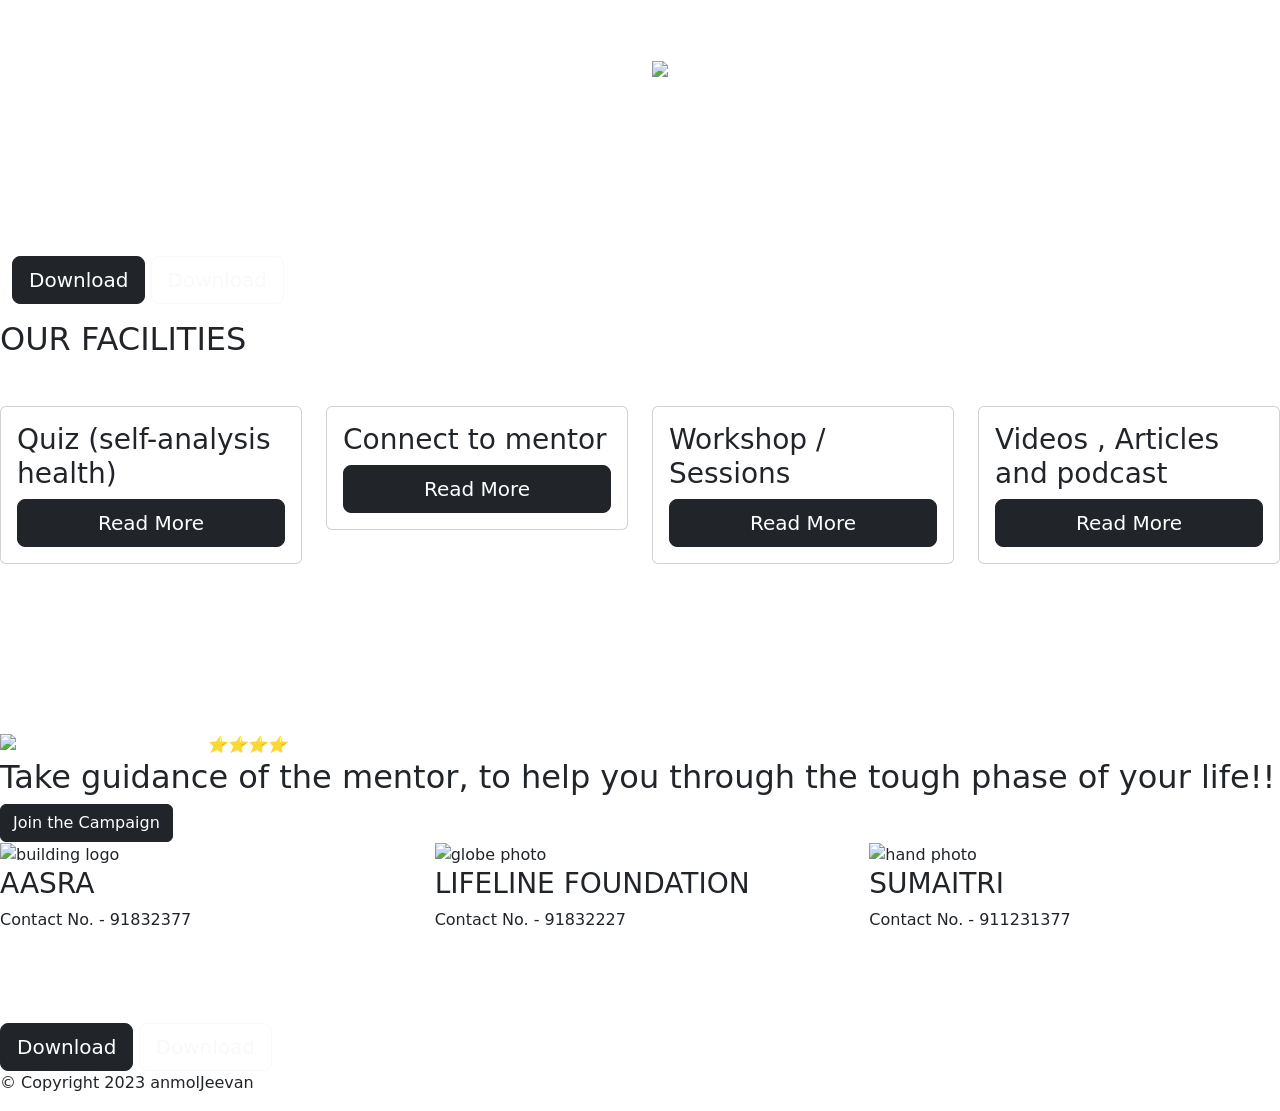
==== index.html @ ebd179d0 "Create index.html" ====
<!DOCTYPE html>
<html>
  <head>
    <meta charset="utf-8" />
    <meta name="viewport" content="width=device-width, initial-scale=1" />
    <title>Anmol-Jeevan (Self help site)</title>
    <meta name="description" content="A website for mental health awareness" />
    <!-- Google Fonts -->
    <link rel="preconnect" href="https://fonts.googleapis.com" />
    <link rel="preconnect" href="https://fonts.gstatic.com" crossorigin />
    <link
      href="https://fonts.googleapis.com/css2?family=Montserrat:wght@400;900&family=Ubuntu&display=swap"
      rel="stylesheet"
    />

    <!-- CSS Stylesheets -->
    <link
      href="https://cdn.jsdelivr.net/npm/bootstrap@5.3.0-alpha1/dist/css/bootstrap.min.css"
      rel="stylesheet"
      integrity="sha384-GLhlTQ8iRABdZLl6O3oVMWSktQOp6b7In1Zl3/Jr59b6EGGoI1aFkw7cmDA6j6gD"
      crossorigin="anonymous"
    />
    <link rel="stylesheet" href="styles.css" />

    <!-- Font Awesome -->
    <script
      src="https://kit.fontawesome.com/64d8500afc.js"
      crossorigin="anonymous"
    ></script>

    <!-- Scripts -->
    <script
      src="https://cdn.jsdelivr.net/npm/bootstrap@5.3.0-alpha1/dist/js/bootstrap.bundle.min.js"
      integrity="sha384-w76AqPfDkMBDXo30jS1Sgez6pr3x5MlQ1ZAGC+nuZB+EYdgRZgiwxhTBTkF7CXvN"
      crossorigin="anonymous"
    ></script>
  </head>

  <body>
    <section class="coloured-section" id="title">
      <div class="container-fluid">
        <!-- Nav Bar -->

        <nav class="navbar navbar-dark navbar-expand-lg">
          <a class="navbar-brand" href="">
            <img class="anmol" src="anmol.png" alt="">
          </a>
          <button
            class="navbar-toggler"
            type="button"
            data-bs-toggle="collapse"
            data-bs-target="#navbarTogglerDemo01"
            aria-controls="navbarTogglerDemo01"
            aria-expanded="false"
            aria-label="Toggle navigation"
          >
            <span class="navbar-toggler-icon"></span>
          </button>
          <div class="collapse navbar-collapse" id="navbarTogglerDemo01">
            <ul class="navbar-nav ms-auto">
              <li class="nav-item">
                <a class="nav-link" href="#Home">Home</a>
              </li>
              <li class="nav-item">
                <a class="nav-link" href="#features">About</a>
              </li>
              <li class="nav-item">
                <a class="nav-link" href="#footer">Contact Us</a>
              </li>
            </ul>
          </div>
        </nav>

        <!-- Title -->

        <div class="row" id="Home">
          <div class="col-lg-6 text-white">
            <h1 class="big-heading">
              Suicide doesn't end the chances of life getting worse, it
              eliminates the possibility of it ever getting any better.
            </h1>
            <button type="button" class="btn btn-dark btn-lg download-button">
              <i class="fa-brands fa-apple"></i> Download
            </button>
            <button
              type="button"
              class="btn btn-outline-light btn-lg download-button"
            >
              <i class="fa-brands fa-google-play"></i> Download
            </button>
          </div>
          <div class="man-container col-lg-6">
            <img
              class="man-img"
              src="https://images.pexels.com/photos/2914753/pexels-photo-2914753.jpeg?auto=compress&cs=tinysrgb&w=1260&h=750&dpr=1"
            />
          </div>
        </div>
      </div>
    </section>

    <!-- Features -->

    <section id="features"> 

      <h2 class="white-section section-heading mt-3 mb-5">OUR FACILITIES</h2>
  
      <div class="row text-white">
          <div class="col-lg-3 col-md-6">
            <div class="feature-icon card">
              <div class="card-body">
                <h3>Quiz (self-analysis health)</h3>  
                <a class="btn btn-dark  btn-lg w-100" href="/quiz" target="_blank">Read More</a>
              </div>
            </div>
          </div>
  
          <div class="col-lg-3 col-md-6">
            <div class="feature-icon card">
              <div class="card-body">
                <h3>Connect to mentor</h3> 
                <a class="btn btn-dark  btn-lg w-100">Read More</a>
              </div>
            </div>
          </div>
          
          <div class="col-lg-3">
            <div class="feature-icon card">
              <div class="card-body">
                <h3>Workshop / Sessions</h3> 
                <a class="btn btn-dark  btn-lg w-100">Read More</a>
              </div>
            </div>
          </div>
  
          <div class="col-lg-3">
            <div class="feature-icon card">
              <div class="card-body">
                <h3>Videos , Articles and podcast </h3> 
                <a class="btn btn-dark  btn-lg w-100">Read More</a>
              </div>
            </div>
          </div>
        </div>
  
      </div>
    </section>

    <!-- Testimonials -->

    <section id="testimonials" class="coloured-section text-white">
      <h2 class="testimonial-space">
        People who overcome depression through our self-help Campaign
      </h2>
      <div id="carouselExampleIndicators" class="carousel slide">
        <div class="carousel-indicators">
          <button type="button" data-bs-target="#carouselExampleIndicators" data-bs-slide-to="0" class="active" aria-current="true" aria-label="Slide 1"></button>
          <button type="button" data-bs-target="#carouselExampleIndicators" data-bs-slide-to="1" aria-label="Slide 2"></button>
          <button type="button" data-bs-target="#carouselExampleIndicators" data-bs-slide-to="2" aria-label="Slide 3"></button>
        </div>
        <div class="carousel-inner">
          <div class="carousel-item active">
            <h2 class="testimonial-text">
              Stigma can lead to discrimination. Discrimination may be obvious
              and direct, such as someone making a negative remark about your
              mental illness or your treatment.
            </h2>
            <img class="testimonial-image" src="man1.png" alt="dog-profile" />
            <em>Anonymous     ⭐⭐⭐⭐</em>
          </div>
          <div class="carousel-item">
            <h2 class="testimonial-text">
              You may be reluctant to admit you need treatment. Don't let the
              fear of being labeled with a mental illness prevent you from
              seeking help. Suicide is never the solution.
            </h2>
            <img class="testimonial-image" src="woman.png" alt="lady-profile" />
            <em>Anonymous     ⭐⭐⭐⭐⭐</em>
          </div>
          <div class="carousel-item">
            <h2 class="testimonial-text">
              Seeking counseling, educating yourself about your condition and
              connecting with others who have mental illness can help you gain
              self-esteem and overcome destructive self-judgment.
            </h2>
            <img class="testimonial-image" src="man2.png" alt="lady-profile" />
            <em>Anonymous     ⭐⭐⭐⭐</em>
          </div>
        </div>

        <button class="carousel-control-prev" type="button" data-bs-target="#carouselExampleIndicators" data-bs-slide="prev">
          <span class="carousel-control-prev-icon" aria-hidden="true"></span>
          <span class="visually-hidden">Previous</span>
        </button>
        <button class="carousel-control-next" type="button" data-bs-target="#carouselExampleIndicators" data-bs-slide="next">
          <span class="carousel-control-next-icon" aria-hidden="true"></span>
          <span class="visually-hidden">Next</span>
        </button>
      </div>
    </section>

    <!-- Pricing -->
    
      <section class="mentor-class">
        <div class="first">
          <h2>
            Take guidance of the mentor, to help you through the tough phase of
            your life!!
          </h2>
          <button type="button" class="btn btn-dark join-btn">
            Join the Campaign
          </button>
        </div>
  
        <div class="row">
          <div class="col-lg-4 ngo-class">
            <img src="building_ngo.png" alt="building logo" height="200px" />
            <h3>AASRA</h3>
            <p>Contact No. - 91832377</p>
          </div>
          <div class="col-lg-4 ngo-class">
            <img src="shelter.png" alt="globe photo" height="200px" />
            <h3>LIFELINE FOUNDATION</h3>
            <p>Contact No. - 91832227</p>
          </div>
          <div class="col-lg-4 ngo-class">
            <img src="hand_ngo.png" alt="hand photo" height="200px" />
            <h3>SUMAITRI</h3>
            <p>Contact No. - 911231377</p>
          </div>
        </div>
      </section>

    <!-- Call to Action -->

    <section id="cta" class="coloured-section text-white">
      <h3 class="outro">“Asking for help is never a sign of weakness. It's one of the bravest things you can do. And it can save your life.”</h3>
      <button type="button" class="btn btn-dark btn-lg download-button2">
        <i class="fa-brands fa-apple"></i> Download
      </button>
      <button
        type="button"
        class="btn btn-outline-light btn-lg download-button2"
      >
        <i class="fa-brands fa-google-play"></i> Download
      </button>
    </section>

    <!-- Footer -->

    <footer id="footer">
      <i class="fa-brands fa-twitter footer-icons"></i>
      <i class="fa-brands fa-facebook footer-icons"></i>
      <i class="fa-brands fa-instagram footer-icons"></i>
      <i class="fa-solid fa-envelope footer-icons"></i>
      <p>© Copyright 2023 anmolJeevan</p>
    </footer>
    <script src="index.js"></script>
  </body>
</html>
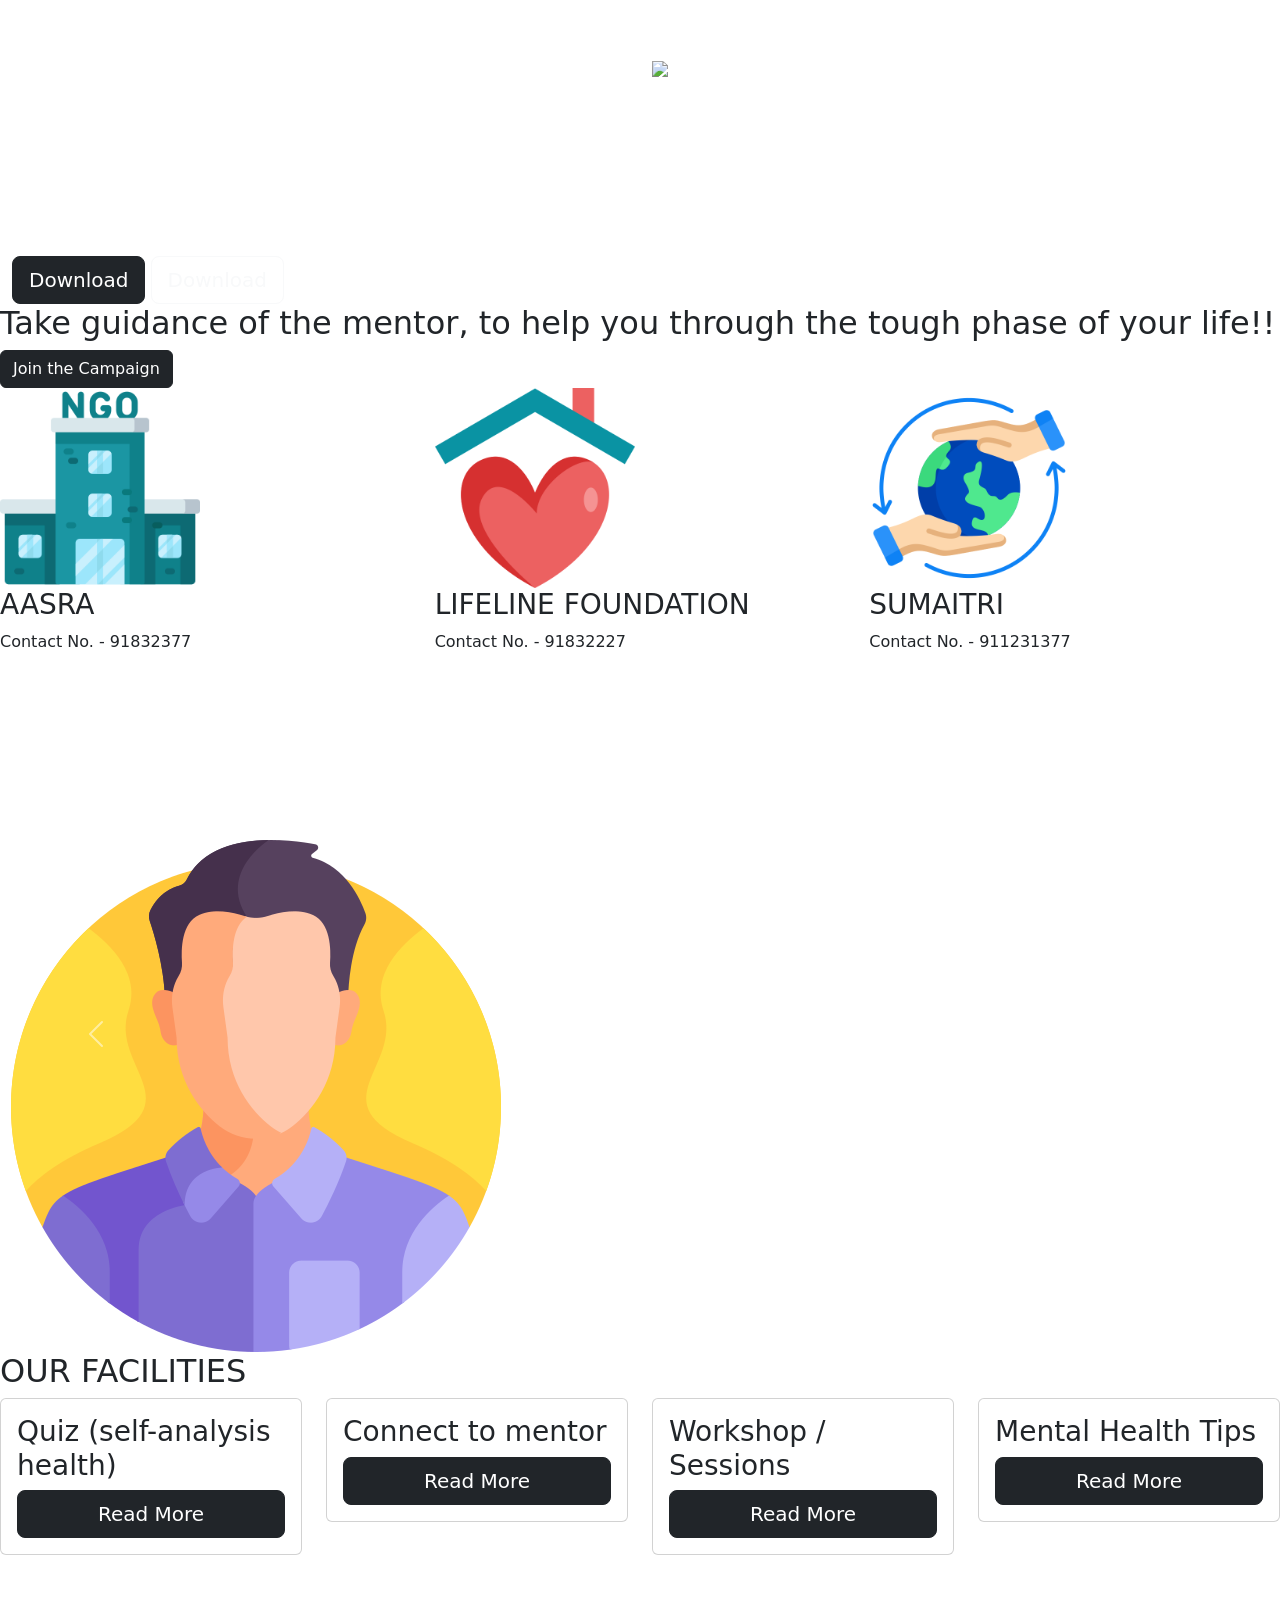
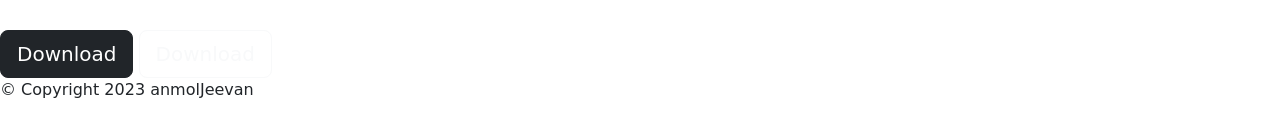
==== commit 3f03f07a: "Add files via upload" ====
--- a/index.html
+++ b/index.html
@@ -1,260 +1,263 @@
-<!DOCTYPE html>
-<html>
-  <head>
-    <meta charset="utf-8" />
-    <meta name="viewport" content="width=device-width, initial-scale=1" />
-    <title>Anmol-Jeevan (Self help site)</title>
-    <meta name="description" content="A website for mental health awareness" />
-    <!-- Google Fonts -->
-    <link rel="preconnect" href="https://fonts.googleapis.com" />
-    <link rel="preconnect" href="https://fonts.gstatic.com" crossorigin />
-    <link
-      href="https://fonts.googleapis.com/css2?family=Montserrat:wght@400;900&family=Ubuntu&display=swap"
-      rel="stylesheet"
-    />
-
-    <!-- CSS Stylesheets -->
-    <link
-      href="https://cdn.jsdelivr.net/npm/bootstrap@5.3.0-alpha1/dist/css/bootstrap.min.css"
-      rel="stylesheet"
-      integrity="sha384-GLhlTQ8iRABdZLl6O3oVMWSktQOp6b7In1Zl3/Jr59b6EGGoI1aFkw7cmDA6j6gD"
-      crossorigin="anonymous"
-    />
-    <link rel="stylesheet" href="styles.css" />
-
-    <!-- Font Awesome -->
-    <script
-      src="https://kit.fontawesome.com/64d8500afc.js"
-      crossorigin="anonymous"
-    ></script>
-
-    <!-- Scripts -->
-    <script
-      src="https://cdn.jsdelivr.net/npm/bootstrap@5.3.0-alpha1/dist/js/bootstrap.bundle.min.js"
-      integrity="sha384-w76AqPfDkMBDXo30jS1Sgez6pr3x5MlQ1ZAGC+nuZB+EYdgRZgiwxhTBTkF7CXvN"
-      crossorigin="anonymous"
-    ></script>
-  </head>
-
-  <body>
-    <section class="coloured-section" id="title">
-      <div class="container-fluid">
-        <!-- Nav Bar -->
-
-        <nav class="navbar navbar-dark navbar-expand-lg">
-          <a class="navbar-brand" href="">
-            <img class="anmol" src="anmol.png" alt="">
-          </a>
-          <button
-            class="navbar-toggler"
-            type="button"
-            data-bs-toggle="collapse"
-            data-bs-target="#navbarTogglerDemo01"
-            aria-controls="navbarTogglerDemo01"
-            aria-expanded="false"
-            aria-label="Toggle navigation"
-          >
-            <span class="navbar-toggler-icon"></span>
-          </button>
-          <div class="collapse navbar-collapse" id="navbarTogglerDemo01">
-            <ul class="navbar-nav ms-auto">
-              <li class="nav-item">
-                <a class="nav-link" href="#Home">Home</a>
-              </li>
-              <li class="nav-item">
-                <a class="nav-link" href="#features">About</a>
-              </li>
-              <li class="nav-item">
-                <a class="nav-link" href="#footer">Contact Us</a>
-              </li>
-            </ul>
-          </div>
-        </nav>
-
-        <!-- Title -->
-
-        <div class="row" id="Home">
-          <div class="col-lg-6 text-white">
-            <h1 class="big-heading">
-              Suicide doesn't end the chances of life getting worse, it
-              eliminates the possibility of it ever getting any better.
-            </h1>
-            <button type="button" class="btn btn-dark btn-lg download-button">
-              <i class="fa-brands fa-apple"></i> Download
-            </button>
-            <button
-              type="button"
-              class="btn btn-outline-light btn-lg download-button"
-            >
-              <i class="fa-brands fa-google-play"></i> Download
-            </button>
-          </div>
-          <div class="man-container col-lg-6">
-            <img
-              class="man-img"
-              src="https://images.pexels.com/photos/2914753/pexels-photo-2914753.jpeg?auto=compress&cs=tinysrgb&w=1260&h=750&dpr=1"
-            />
-          </div>
-        </div>
-      </div>
-    </section>
-
-    <!-- Features -->
-
-    <section id="features"> 
-
-      <h2 class="white-section section-heading mt-3 mb-5">OUR FACILITIES</h2>
-  
-      <div class="row text-white">
-          <div class="col-lg-3 col-md-6">
-            <div class="feature-icon card">
-              <div class="card-body">
-                <h3>Quiz (self-analysis health)</h3>  
-                <a class="btn btn-dark  btn-lg w-100" href="/quiz" target="_blank">Read More</a>
-              </div>
-            </div>
-          </div>
-  
-          <div class="col-lg-3 col-md-6">
-            <div class="feature-icon card">
-              <div class="card-body">
-                <h3>Connect to mentor</h3> 
-                <a class="btn btn-dark  btn-lg w-100">Read More</a>
-              </div>
-            </div>
-          </div>
-          
-          <div class="col-lg-3">
-            <div class="feature-icon card">
-              <div class="card-body">
-                <h3>Workshop / Sessions</h3> 
-                <a class="btn btn-dark  btn-lg w-100">Read More</a>
-              </div>
-            </div>
-          </div>
-  
-          <div class="col-lg-3">
-            <div class="feature-icon card">
-              <div class="card-body">
-                <h3>Videos , Articles and podcast </h3> 
-                <a class="btn btn-dark  btn-lg w-100">Read More</a>
-              </div>
-            </div>
-          </div>
-        </div>
-  
-      </div>
-    </section>
-
-    <!-- Testimonials -->
-
-    <section id="testimonials" class="coloured-section text-white">
-      <h2 class="testimonial-space">
-        People who overcome depression through our self-help Campaign
-      </h2>
-      <div id="carouselExampleIndicators" class="carousel slide">
-        <div class="carousel-indicators">
-          <button type="button" data-bs-target="#carouselExampleIndicators" data-bs-slide-to="0" class="active" aria-current="true" aria-label="Slide 1"></button>
-          <button type="button" data-bs-target="#carouselExampleIndicators" data-bs-slide-to="1" aria-label="Slide 2"></button>
-          <button type="button" data-bs-target="#carouselExampleIndicators" data-bs-slide-to="2" aria-label="Slide 3"></button>
-        </div>
-        <div class="carousel-inner">
-          <div class="carousel-item active">
-            <h2 class="testimonial-text">
-              Stigma can lead to discrimination. Discrimination may be obvious
-              and direct, such as someone making a negative remark about your
-              mental illness or your treatment.
-            </h2>
-            <img class="testimonial-image" src="man1.png" alt="dog-profile" />
-            <em>Anonymous     ⭐⭐⭐⭐</em>
-          </div>
-          <div class="carousel-item">
-            <h2 class="testimonial-text">
-              You may be reluctant to admit you need treatment. Don't let the
-              fear of being labeled with a mental illness prevent you from
-              seeking help. Suicide is never the solution.
-            </h2>
-            <img class="testimonial-image" src="woman.png" alt="lady-profile" />
-            <em>Anonymous     ⭐⭐⭐⭐⭐</em>
-          </div>
-          <div class="carousel-item">
-            <h2 class="testimonial-text">
-              Seeking counseling, educating yourself about your condition and
-              connecting with others who have mental illness can help you gain
-              self-esteem and overcome destructive self-judgment.
-            </h2>
-            <img class="testimonial-image" src="man2.png" alt="lady-profile" />
-            <em>Anonymous     ⭐⭐⭐⭐</em>
-          </div>
-        </div>
-
-        <button class="carousel-control-prev" type="button" data-bs-target="#carouselExampleIndicators" data-bs-slide="prev">
-          <span class="carousel-control-prev-icon" aria-hidden="true"></span>
-          <span class="visually-hidden">Previous</span>
-        </button>
-        <button class="carousel-control-next" type="button" data-bs-target="#carouselExampleIndicators" data-bs-slide="next">
-          <span class="carousel-control-next-icon" aria-hidden="true"></span>
-          <span class="visually-hidden">Next</span>
-        </button>
-      </div>
-    </section>
-
-    <!-- Pricing -->
-    
-      <section class="mentor-class">
-        <div class="first">
-          <h2>
-            Take guidance of the mentor, to help you through the tough phase of
-            your life!!
-          </h2>
-          <button type="button" class="btn btn-dark join-btn">
-            Join the Campaign
-          </button>
-        </div>
-  
-        <div class="row">
-          <div class="col-lg-4 ngo-class">
-            <img src="building_ngo.png" alt="building logo" height="200px" />
-            <h3>AASRA</h3>
-            <p>Contact No. - 91832377</p>
-          </div>
-          <div class="col-lg-4 ngo-class">
-            <img src="shelter.png" alt="globe photo" height="200px" />
-            <h3>LIFELINE FOUNDATION</h3>
-            <p>Contact No. - 91832227</p>
-          </div>
-          <div class="col-lg-4 ngo-class">
-            <img src="hand_ngo.png" alt="hand photo" height="200px" />
-            <h3>SUMAITRI</h3>
-            <p>Contact No. - 911231377</p>
-          </div>
-        </div>
-      </section>
-
-    <!-- Call to Action -->
-
-    <section id="cta" class="coloured-section text-white">
-      <h3 class="outro">“Asking for help is never a sign of weakness. It's one of the bravest things you can do. And it can save your life.”</h3>
-      <button type="button" class="btn btn-dark btn-lg download-button2">
-        <i class="fa-brands fa-apple"></i> Download
-      </button>
-      <button
-        type="button"
-        class="btn btn-outline-light btn-lg download-button2"
-      >
-        <i class="fa-brands fa-google-play"></i> Download
-      </button>
-    </section>
-
-    <!-- Footer -->
-
-    <footer id="footer">
-      <i class="fa-brands fa-twitter footer-icons"></i>
-      <i class="fa-brands fa-facebook footer-icons"></i>
-      <i class="fa-brands fa-instagram footer-icons"></i>
-      <i class="fa-solid fa-envelope footer-icons"></i>
-      <p>© Copyright 2023 anmolJeevan</p>
-    </footer>
-    <script src="index.js"></script>
-  </body>
-</html>
+<!DOCTYPE html>
+<html>
+  <head>
+    <meta charset="utf-8" />
+    <meta name="viewport" content="width=device-width, initial-scale=1" />
+    <title>Anmol-Jeevan (Self help site)</title>
+    <meta name="description" content="A website for mental health awareness" />
+    <!-- Google Fonts -->
+    <link rel="preconnect" href="https://fonts.googleapis.com" />
+    <link rel="preconnect" href="https://fonts.gstatic.com" crossorigin />
+    <link
+      href="https://fonts.googleapis.com/css2?family=Montserrat:wght@400;900&family=Ubuntu&display=swap"
+      rel="stylesheet"
+    />
+
+    <!-- CSS Stylesheets -->
+    <link
+      href="https://cdn.jsdelivr.net/npm/bootstrap@5.3.0-alpha1/dist/css/bootstrap.min.css"
+      rel="stylesheet"
+      integrity="sha384-GLhlTQ8iRABdZLl6O3oVMWSktQOp6b7In1Zl3/Jr59b6EGGoI1aFkw7cmDA6j6gD"
+      crossorigin="anonymous"
+    />
+    <link rel="stylesheet" href="s.css" />
+
+    <!-- Font Awesome -->
+    <script
+      src="https://kit.fontawesome.com/64d8500afc.js"
+      crossorigin="anonymous"
+    ></script>
+
+    <!-- Scripts -->
+    <script
+      src="https://cdn.jsdelivr.net/npm/bootstrap@5.3.0-alpha1/dist/js/bootstrap.bundle.min.js"
+      integrity="sha384-w76AqPfDkMBDXo30jS1Sgez6pr3x5MlQ1ZAGC+nuZB+EYdgRZgiwxhTBTkF7CXvN"
+      crossorigin="anonymous"
+    ></script>
+  </head>
+
+  <body>
+    <section class="coloured-section" id="title">
+      <div class="container-fluid">
+        <!-- Nav Bar -->
+
+        <nav class="navbar navbar-dark navbar-expand-lg">
+          <a class="navbar-brand" href="">anmolJeevan</a>
+          <button
+            class="navbar-toggler"
+            type="button"
+            data-bs-toggle="collapse"
+            data-bs-target="#navbarTogglerDemo01"
+            aria-controls="navbarTogglerDemo01"
+            aria-expanded="false"
+            aria-label="Toggle navigation"
+          >
+            <span class="navbar-toggler-icon"></span>
+          </button>
+          <div class="collapse navbar-collapse" id="navbarTogglerDemo01">
+            <ul class="navbar-nav ms-auto">
+              <li class="nav-item">
+                <a class="nav-link" href="#pricing">Home</a>
+              </li>
+              <li class="nav-item">
+                <a class="nav-link" href="#cta">About</a>
+              </li>
+              <li class="nav-item">
+                <a class="nav-link" href="#footer">Contact Us</a>
+              </li>
+            </ul>
+          </div>
+        </nav>
+
+        <!-- Title -->
+
+        <div class="row">
+          <div class="col-lg-6 text-white">
+            <h1 class="big-heading">
+              Suicide doesn't end the chances of life getting worse, it
+              eliminates the possibility of it ever getting any better.
+            </h1>
+            <button type="button" class="btn btn-dark btn-lg download-button">
+              <i class="fa-brands fa-apple"></i> Download
+            </button>
+            <button
+              type="button"
+              class="btn btn-outline-light btn-lg download-button"
+            >
+              <i class="fa-brands fa-google-play"></i> Download
+            </button>
+          </div>
+          <div class="man-container col-lg-6">
+            <img
+              class="man-img"
+              src="https://images.pexels.com/photos/2914753/pexels-photo-2914753.jpeg?auto=compress&cs=tinysrgb&w=1260&h=750&dpr=1"
+            />
+          </div>
+        </div>
+      </div>
+    </section>
+
+    <!-- Features -->
+
+    <section class="mentor-class">
+      <div class="first">
+        <h2>
+          Take guidance of the mentor, to help you through the tough phase of
+          your life!!
+        </h2>
+        <button type="button" class="btn btn-dark join-btn">
+          Join the Campaign
+        </button>
+      </div>
+
+      <div class="row">
+        <div class="col-lg-4 ngo-class">
+          <img src="building_ngo.png" alt="building logo" height="200px" />
+          <h3>AASRA</h3>
+          <p>Contact No. - 91832377</p>
+        </div>
+        <div class="col-lg-4 ngo-class">
+          <img src="shelter.png" alt="globe photo" height="200px" />
+          <h3>LIFELINE FOUNDATION</h3>
+          <p>Contact No. - 91832227</p>
+        </div>
+        <div class="col-lg-4 ngo-class">
+          <img src="hand_ngo.png" alt="hand photo" height="200px" />
+          <h3>SUMAITRI</h3>
+          <p>Contact No. - 911231377</p>
+        </div>
+      </div>
+    </section>
+
+    <!-- Testimonials -->
+
+    <section id="testimonials" class="coloured-section text-white">
+      <h2 class="testimonial-space">
+        People who overcome depression through our self-help Campaign
+      </h2>
+      <div id="carouselExample" class="carousel slide">
+        <div class="carousel-inner">
+          <div class="carousel-item active">
+            <h2 class="testimonial-text">
+              Stigma can lead to discrimination. Discrimination may be obvious
+              and direct, such as someone making a negative remark about your
+              mental illness or your treatment.
+            </h2>
+            <img class="testimonial-image" src="man1.png" alt="dog-profile" />
+            <em>Drake, Boston</em>
+          </div>
+          <div class="carousel-item">
+            <h2 class="testimonial-text">
+              You may be reluctant to admit you need treatment. Don't let the
+              fear of being labeled with a mental illness prevent you from
+              seeking help.
+            </h2>
+            <img class="testimonial-image" src="woman.png" alt="lady-profile" />
+            <em>Anitta, Indiana</em>
+          </div>
+          <div class="carousel-item">
+            <h2 class="testimonial-text">
+              Seeking counseling, educating yourself about your condition and
+              connecting with others who have mental illness can help you gain
+              self-esteem and overcome destructive self-judgment.
+            </h2>
+            <img class="testimonial-image" src="man2.png" alt="lady-profile" />
+            <em>Trevor, Ireland</em>
+          </div>
+        </div>
+
+        <button
+          class="carousel-control-prev"
+          type="button"
+          data-bs-target="#carouselExample"
+          data-bs-slide="prev"
+        >
+          <span class="carousel-control-prev-icon" aria-hidden="true"></span>
+          <span class="visually-hidden">Previous</span>
+        </button>
+        <button
+          class="carousel-control-next"
+          type="button"
+          data-bs-target="#carouselExample"
+          data-bs-slide="next"
+        >
+          <span class="carousel-control-next-icon" aria-hidden="true"></span>
+          <span class="visually-hidden">Next</span>
+        </button>
+      </div>
+    </section>
+
+    <!-- Pricing -->
+
+    <section id="pricing">
+
+        <h2 class="white-section section-heading">OUR FACILITIES</h2>
+    
+        <div class="row text-white">
+            <div class="col-lg-3 col-md-6">
+              <div class="card">
+                <div class="card-body">
+                  <h3>Quiz (self-analysis health)</h3>  
+                  <button type="button" class="btn btn-dark  btn-lg w-100">Read More</button>
+                </div>
+              </div>
+            </div>
+    
+            <div class="col-lg-3 col-md-6">
+              <div class="card">
+                <div class="card-body">
+                  <h3>Connect to mentor</h3> 
+                  <button type="button" class="btn btn-dark  btn-lg w-100">Read More</button>
+                </div>
+              </div>
+            </div>
+            
+            <div class="col-lg-3">
+              <div class="card">
+                <div class="card-body">
+                  <h3>Workshop / Sessions</h3> 
+                  <button type="button" class="btn btn-dark  btn-lg w-100">Read More</button>
+                </div>
+              </div>
+            </div>
+    
+            <div class="col-lg-3">
+              <div class="card">
+                <div class="card-body">
+                  <h3>Mental Health Tips</h3> 
+                  <button type="button" class="btn btn-dark  btn-lg w-100">Read More</button>
+                </div>
+              </div>
+            </div>
+          </div>
+    
+        </div>
+    
+      </section>
+
+    <!-- Call to Action -->
+
+    <section id="cta" class="coloured-section text-white">
+      <h3 class="outro">“Asking for help is never a sign of weakness. It's one of the bravest things you can do. And it can save your life.”</h3>
+      <button type="button" class="btn btn-dark btn-lg download-button2">
+        <i class="fa-brands fa-apple"></i> Download
+      </button>
+      <button
+        type="button"
+        class="btn btn-outline-light btn-lg download-button2"
+      >
+        <i class="fa-brands fa-google-play"></i> Download
+      </button>
+    </section>
+
+    <!-- Footer -->
+
+    <footer id="footer">
+      <i class="fa-brands fa-twitter footer-icons"></i>
+      <i class="fa-brands fa-facebook footer-icons"></i>
+      <i class="fa-brands fa-instagram footer-icons"></i>
+      <i class="fa-solid fa-envelope footer-icons"></i>
+      <p>© Copyright 2023 anmolJeevan</p>
+    </footer>
+  </body>
+</html>
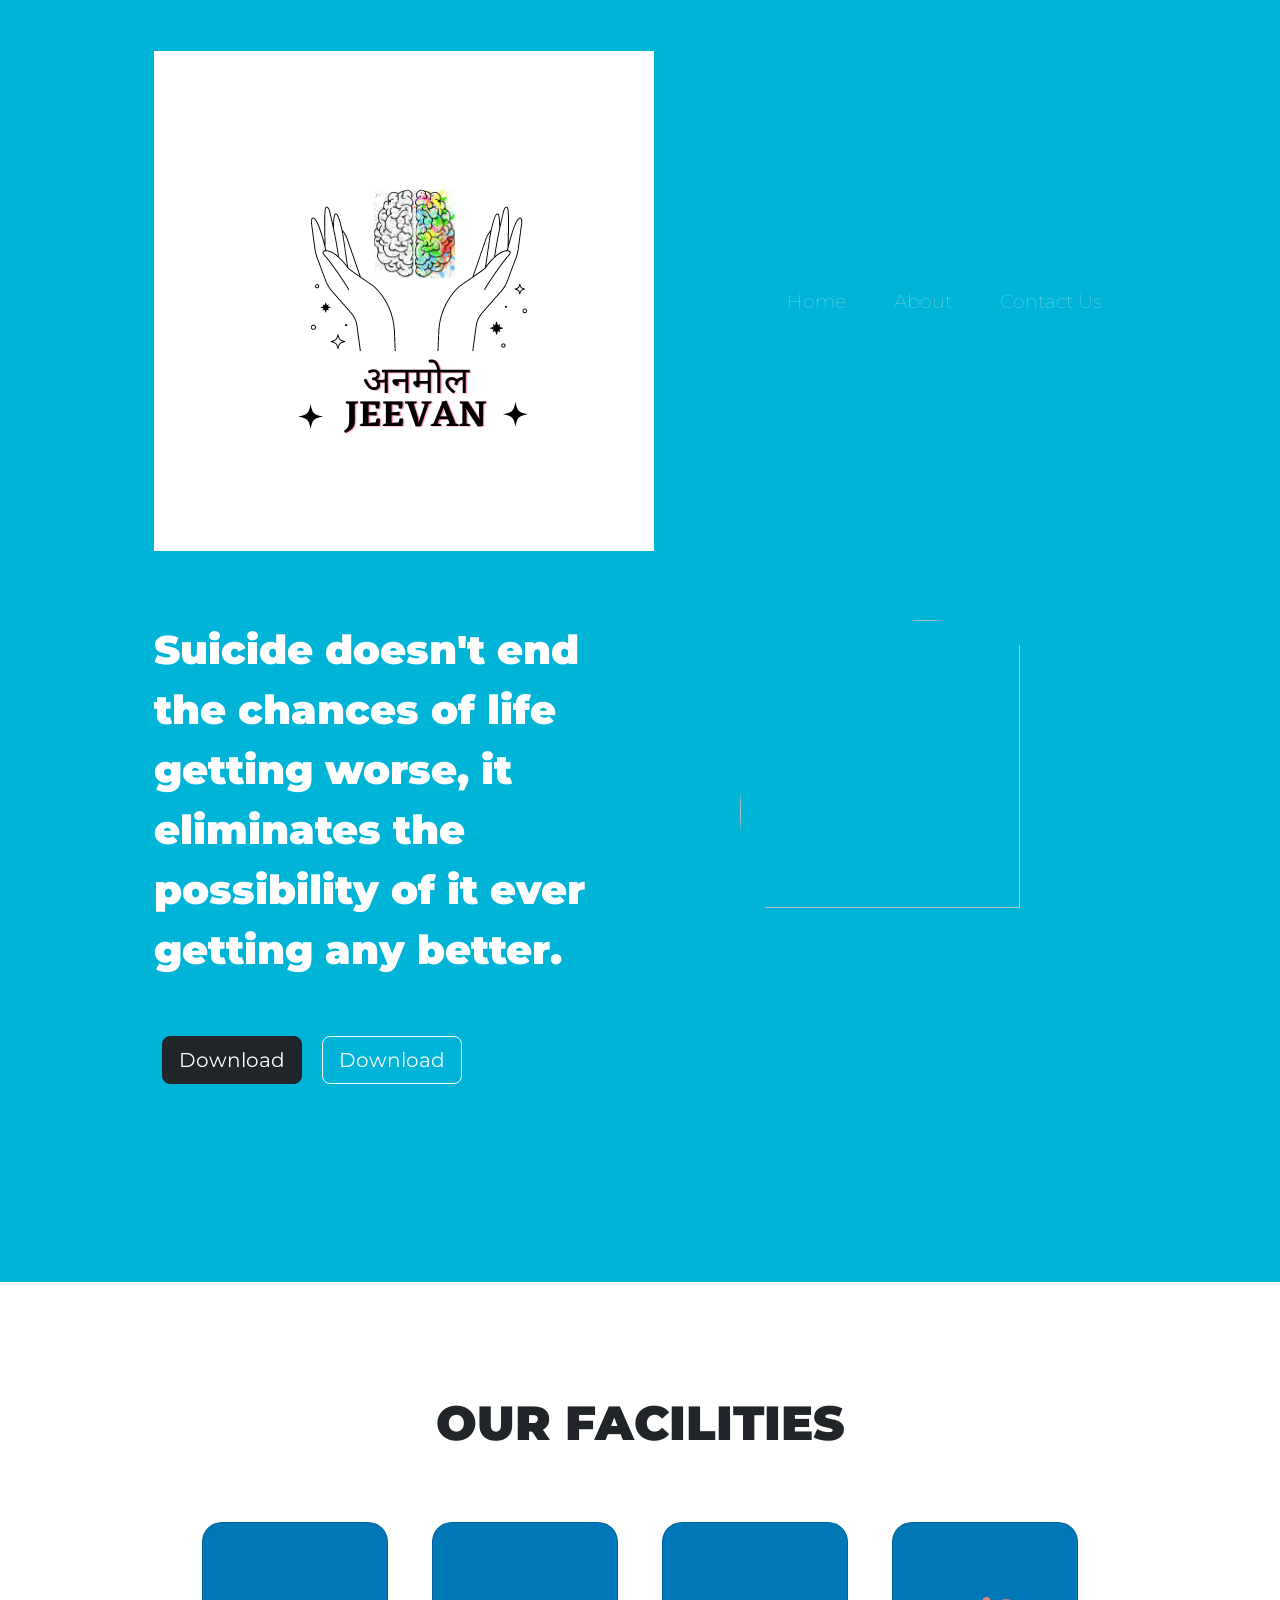
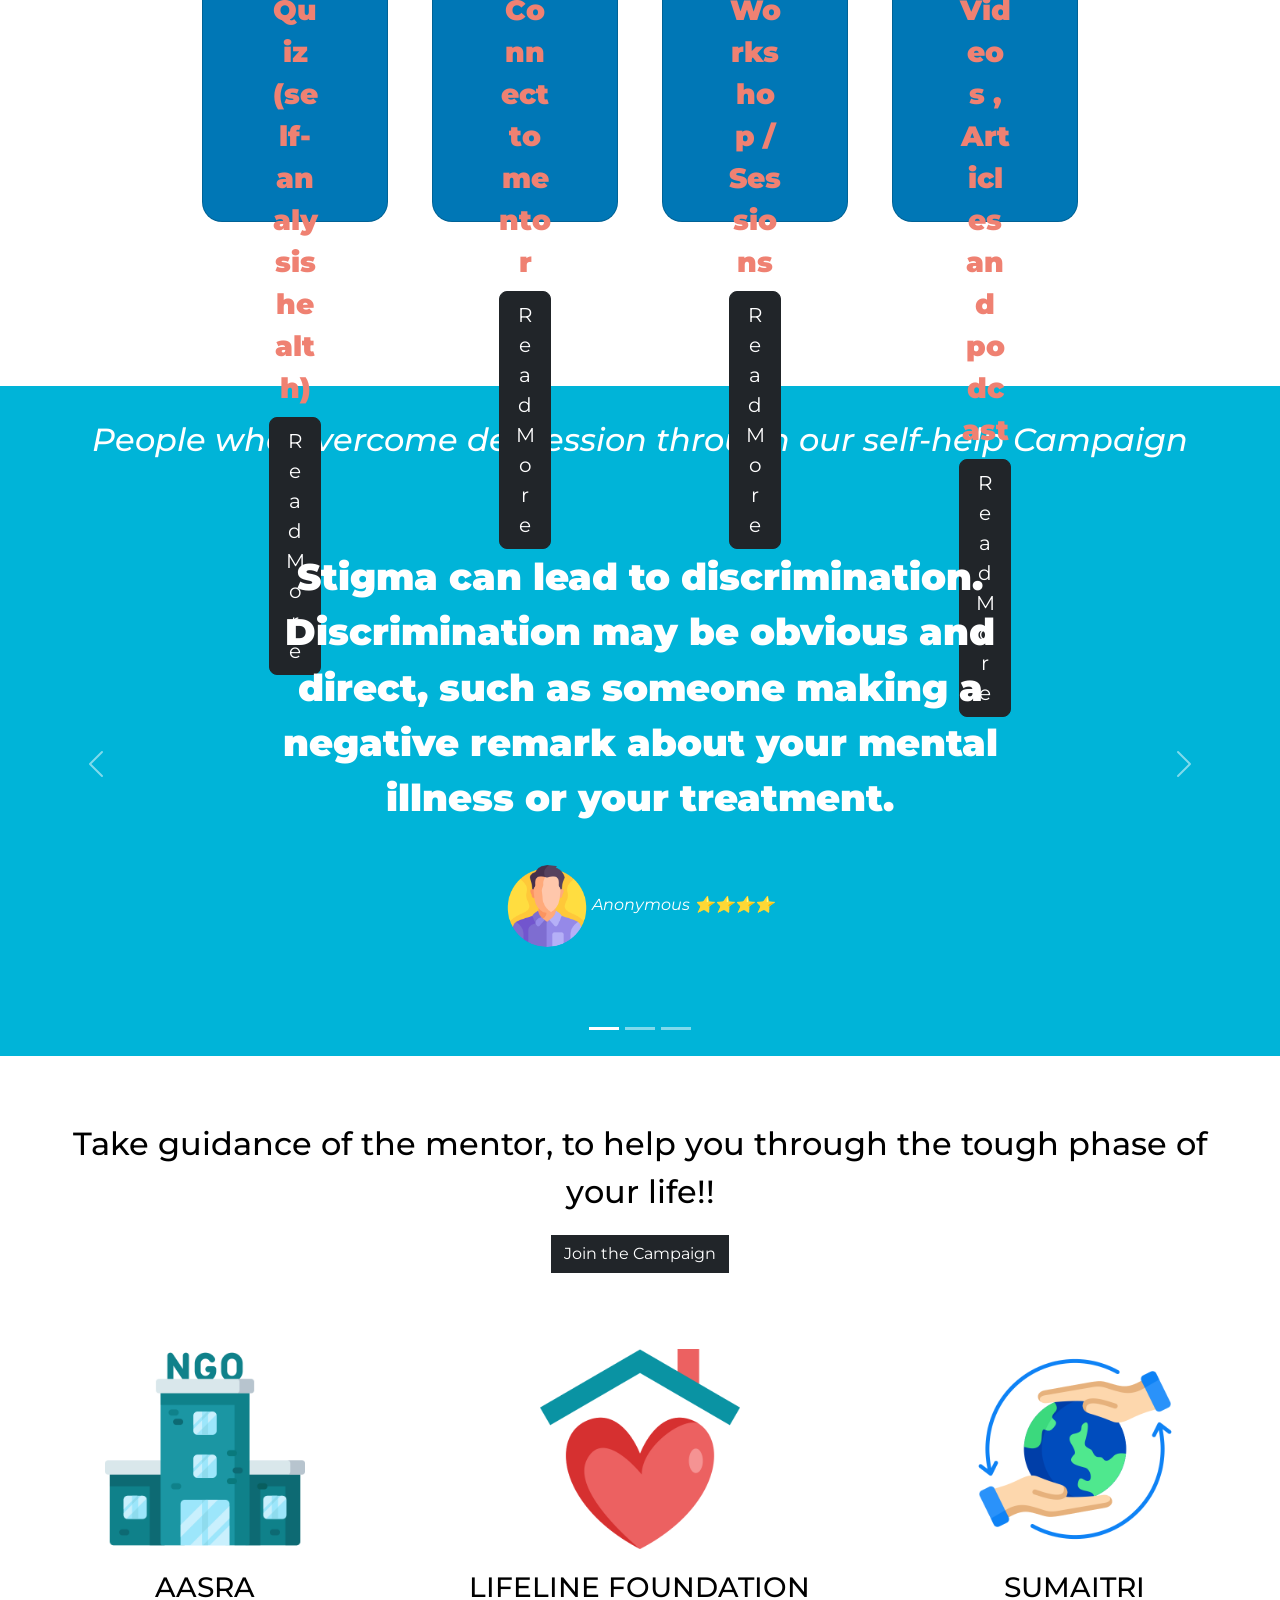
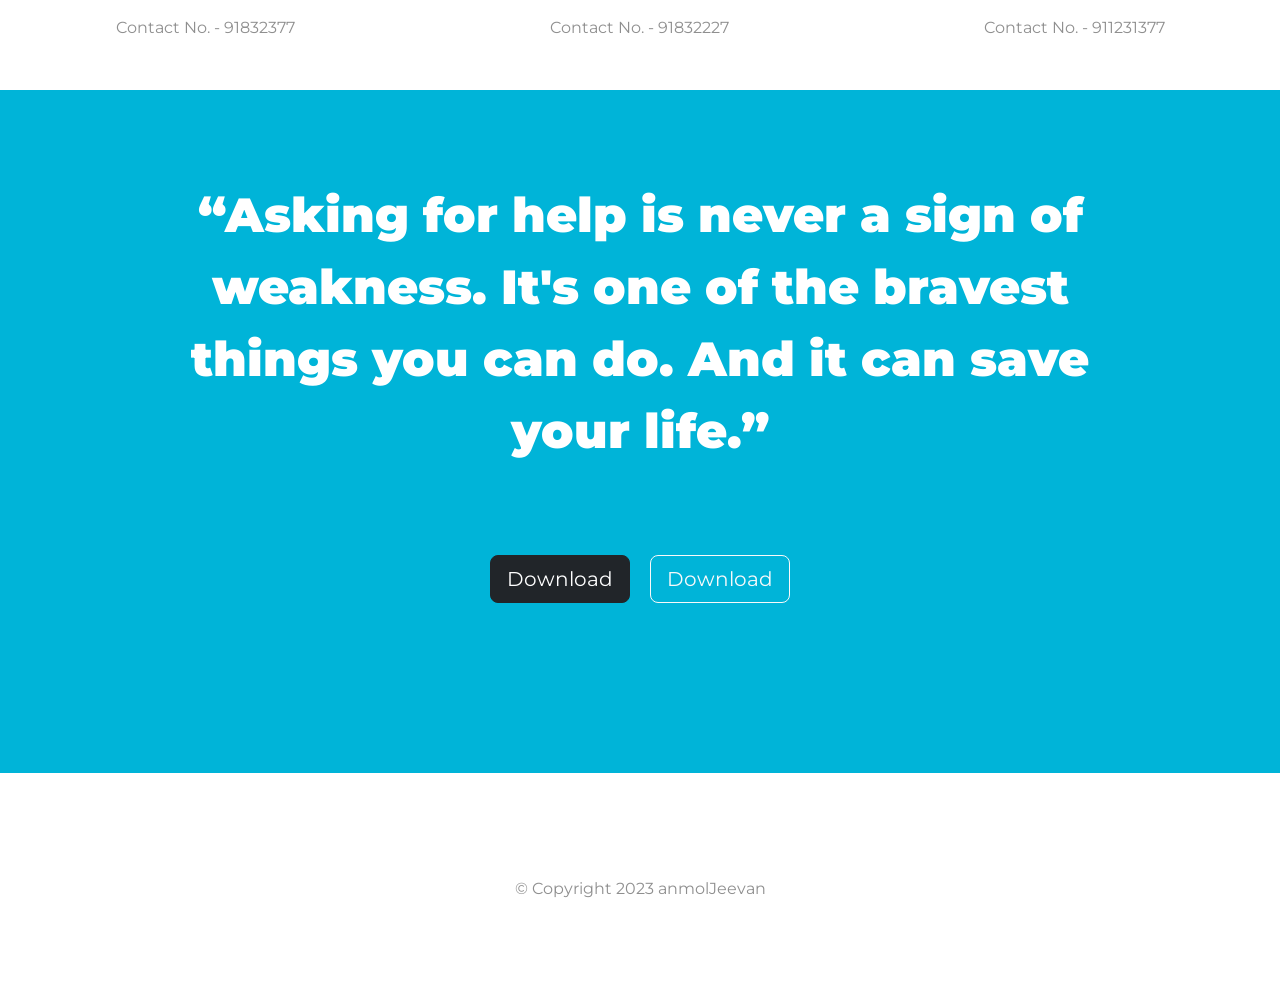
==== commit 8f96eb96: "Update index.html" ====
--- a/index.html
+++ b/index.html
@@ -20,7 +20,7 @@
       integrity="sha384-GLhlTQ8iRABdZLl6O3oVMWSktQOp6b7In1Zl3/Jr59b6EGGoI1aFkw7cmDA6j6gD"
       crossorigin="anonymous"
     />
-    <link rel="stylesheet" href="s.css" />
+    <link rel="stylesheet" href="styles.css" />
 
     <!-- Font Awesome -->
     <script
@@ -42,7 +42,9 @@
         <!-- Nav Bar -->
 
         <nav class="navbar navbar-dark navbar-expand-lg">
-          <a class="navbar-brand" href="">anmolJeevan</a>
+          <a class="navbar-brand" href="">
+            <img class="anmol" src="anmol.png" alt="">
+          </a>
           <button
             class="navbar-toggler"
             type="button"
@@ -57,10 +59,10 @@
           <div class="collapse navbar-collapse" id="navbarTogglerDemo01">
             <ul class="navbar-nav ms-auto">
               <li class="nav-item">
-                <a class="nav-link" href="#pricing">Home</a>
+                <a class="nav-link" href="#Home">Home</a>
               </li>
               <li class="nav-item">
-                <a class="nav-link" href="#cta">About</a>
+                <a class="nav-link" href="#features">About</a>
               </li>
               <li class="nav-item">
                 <a class="nav-link" href="#footer">Contact Us</a>
@@ -71,7 +73,7 @@
 
         <!-- Title -->
 
-        <div class="row">
+        <div class="row" id="Home">
           <div class="col-lg-6 text-white">
             <h1 class="big-heading">
               Suicide doesn't end the chances of life getting worse, it
@@ -99,33 +101,48 @@
 
     <!-- Features -->
 
-    <section class="mentor-class">
-      <div class="first">
-        <h2>
-          Take guidance of the mentor, to help you through the tough phase of
-          your life!!
-        </h2>
-        <button type="button" class="btn btn-dark join-btn">
-          Join the Campaign
-        </button>
-      </div>
-
-      <div class="row">
-        <div class="col-lg-4 ngo-class">
-          <img src="building_ngo.png" alt="building logo" height="200px" />
-          <h3>AASRA</h3>
-          <p>Contact No. - 91832377</p>
-        </div>
-        <div class="col-lg-4 ngo-class">
-          <img src="shelter.png" alt="globe photo" height="200px" />
-          <h3>LIFELINE FOUNDATION</h3>
-          <p>Contact No. - 91832227</p>
-        </div>
-        <div class="col-lg-4 ngo-class">
-          <img src="hand_ngo.png" alt="hand photo" height="200px" />
-          <h3>SUMAITRI</h3>
-          <p>Contact No. - 911231377</p>
-        </div>
+    <section id="features"> 
+
+      <h2 class="white-section section-heading mt-3 mb-5">OUR FACILITIES</h2>
+  
+      <div class="row text-white">
+          <div class="col-lg-3 col-md-6">
+            <div class="feature-icon card">
+              <div class="card-body">
+                <h3>Quiz (self-analysis health)</h3>  
+                <a class="btn btn-dark  btn-lg w-100" href="/quiz" target="_blank">Read More</a>
+              </div>
+            </div>
+          </div>
+  
+          <div class="col-lg-3 col-md-6">
+            <div class="feature-icon card">
+              <div class="card-body">
+                <h3>Connect to mentor</h3> 
+                <a class="btn btn-dark  btn-lg w-100">Read More</a>
+              </div>
+            </div>
+          </div>
+          
+          <div class="col-lg-3">
+            <div class="feature-icon card">
+              <div class="card-body">
+                <h3>Workshop / Sessions</h3> 
+                <a class="btn btn-dark  btn-lg w-100">Read More</a>
+              </div>
+            </div>
+          </div>
+  
+          <div class="col-lg-3">
+            <div class="feature-icon card">
+              <div class="card-body">
+                <h3>Videos , Articles and podcast </h3> 
+                <a class="btn btn-dark  btn-lg w-100" href="/videolinks">Read More</a>
+              </div>
+            </div>
+          </div>
+        </div>
+  
       </div>
     </section>
 
@@ -135,7 +152,12 @@
       <h2 class="testimonial-space">
         People who overcome depression through our self-help Campaign
       </h2>
-      <div id="carouselExample" class="carousel slide">
+      <div id="carouselExampleIndicators" class="carousel slide">
+        <div class="carousel-indicators">
+          <button type="button" data-bs-target="#carouselExampleIndicators" data-bs-slide-to="0" class="active" aria-current="true" aria-label="Slide 1"></button>
+          <button type="button" data-bs-target="#carouselExampleIndicators" data-bs-slide-to="1" aria-label="Slide 2"></button>
+          <button type="button" data-bs-target="#carouselExampleIndicators" data-bs-slide-to="2" aria-label="Slide 3"></button>
+        </div>
         <div class="carousel-inner">
           <div class="carousel-item active">
             <h2 class="testimonial-text">
@@ -144,16 +166,16 @@
               mental illness or your treatment.
             </h2>
             <img class="testimonial-image" src="man1.png" alt="dog-profile" />
-            <em>Drake, Boston</em>
+            <em>Anonymous     ⭐⭐⭐⭐</em>
           </div>
           <div class="carousel-item">
             <h2 class="testimonial-text">
               You may be reluctant to admit you need treatment. Don't let the
               fear of being labeled with a mental illness prevent you from
-              seeking help.
+              seeking help. Suicide is never the solution.
             </h2>
             <img class="testimonial-image" src="woman.png" alt="lady-profile" />
-            <em>Anitta, Indiana</em>
+            <em>Anonymous     ⭐⭐⭐⭐⭐</em>
           </div>
           <div class="carousel-item">
             <h2 class="testimonial-text">
@@ -162,25 +184,15 @@
               self-esteem and overcome destructive self-judgment.
             </h2>
             <img class="testimonial-image" src="man2.png" alt="lady-profile" />
-            <em>Trevor, Ireland</em>
-          </div>
-        </div>
-
-        <button
-          class="carousel-control-prev"
-          type="button"
-          data-bs-target="#carouselExample"
-          data-bs-slide="prev"
-        >
+            <em>Anonymous     ⭐⭐⭐⭐</em>
+          </div>
+        </div>
+
+        <button class="carousel-control-prev" type="button" data-bs-target="#carouselExampleIndicators" data-bs-slide="prev">
           <span class="carousel-control-prev-icon" aria-hidden="true"></span>
           <span class="visually-hidden">Previous</span>
         </button>
-        <button
-          class="carousel-control-next"
-          type="button"
-          data-bs-target="#carouselExample"
-          data-bs-slide="next"
-        >
+        <button class="carousel-control-next" type="button" data-bs-target="#carouselExampleIndicators" data-bs-slide="next">
           <span class="carousel-control-next-icon" aria-hidden="true"></span>
           <span class="visually-hidden">Next</span>
         </button>
@@ -188,51 +200,35 @@
     </section>
 
     <!-- Pricing -->
-
-    <section id="pricing">
-
-        <h2 class="white-section section-heading">OUR FACILITIES</h2>
     
-        <div class="row text-white">
-            <div class="col-lg-3 col-md-6">
-              <div class="card">
-                <div class="card-body">
-                  <h3>Quiz (self-analysis health)</h3>  
-                  <button type="button" class="btn btn-dark  btn-lg w-100">Read More</button>
-                </div>
-              </div>
-            </div>
-    
-            <div class="col-lg-3 col-md-6">
-              <div class="card">
-                <div class="card-body">
-                  <h3>Connect to mentor</h3> 
-                  <button type="button" class="btn btn-dark  btn-lg w-100">Read More</button>
-                </div>
-              </div>
-            </div>
-            
-            <div class="col-lg-3">
-              <div class="card">
-                <div class="card-body">
-                  <h3>Workshop / Sessions</h3> 
-                  <button type="button" class="btn btn-dark  btn-lg w-100">Read More</button>
-                </div>
-              </div>
-            </div>
-    
-            <div class="col-lg-3">
-              <div class="card">
-                <div class="card-body">
-                  <h3>Mental Health Tips</h3> 
-                  <button type="button" class="btn btn-dark  btn-lg w-100">Read More</button>
-                </div>
-              </div>
-            </div>
-          </div>
-    
-        </div>
-    
+      <section class="mentor-class">
+        <div class="first">
+          <h2>
+            Take guidance of the mentor, to help you through the tough phase of
+            your life!!
+          </h2>
+          <button type="button" class="btn btn-dark join-btn">
+            Join the Campaign
+          </button>
+        </div>
+  
+        <div class="row">
+          <div class="col-lg-4 ngo-class">
+            <img src="building_ngo.png" alt="building logo" height="200px" />
+            <h3>AASRA</h3>
+            <p>Contact No. - 91832377</p>
+          </div>
+          <div class="col-lg-4 ngo-class">
+            <img src="shelter.png" alt="globe photo" height="200px" />
+            <h3>LIFELINE FOUNDATION</h3>
+            <p>Contact No. - 91832227</p>
+          </div>
+          <div class="col-lg-4 ngo-class">
+            <img src="hand_ngo.png" alt="hand photo" height="200px" />
+            <h3>SUMAITRI</h3>
+            <p>Contact No. - 911231377</p>
+          </div>
+        </div>
       </section>
 
     <!-- Call to Action -->
@@ -259,5 +255,6 @@
       <i class="fa-solid fa-envelope footer-icons"></i>
       <p>© Copyright 2023 anmolJeevan</p>
     </footer>
+    <script src="index.js"></script>
   </body>
-</html>+</html>
--- a/styles.css
+++ b/styles.css
@@ -0,0 +1,238 @@
+body {
+  font-family: "Montserrat", sans-serif;
+  text-align: center;
+}
+
+h1,
+h2,
+h3 {
+  font-family: "Montserrat", sans-serif;
+  font-weight: 900;
+  line-height: 1.5;
+}
+
+p {
+  color: #8f8f8f;
+}
+
+.big-heading {
+  font-size: 2.5rem;
+}
+
+.section-heading {
+  font-size: 3rem;
+}
+
+.coloured-section {
+  background-color: #00b4d8;
+}
+
+.white-section {
+  background-color: #fff;
+}
+
+#title {
+  text-align: left;
+}
+
+.container-fluid {
+  padding: 3% 12% 9%;
+}
+
+.navbar {
+  padding-bottom: 4rem;
+}
+
+.navbar-brand {
+  font-family: "Ubuntu", sans-serif;
+  font-size: 2.5rem;
+  font-weight: bolder;
+}
+
+.nav-item {
+  padding: 0 1rem;
+}
+
+.nav-link {
+  font-size: 1.2rem;
+  font-weight: lighter;
+}
+
+.download-button {
+  margin: 3rem 0.5rem;
+}
+
+.man-container {
+  position: relative;
+}
+
+.man-img {
+  width: 75%;
+  height: 75%;
+  position: absolute;
+  right: 5%;
+  border-radius: 50%;
+}
+
+#features {
+  padding: 7% 15% 9%; /* Do not use rem here */
+  position: relative;
+}
+
+.feature-icon {
+  color: #ef8172;
+  padding: 1.5rem;
+}
+
+.feature-icon:hover {
+  color: #ff4c68;
+}
+
+.feature-title {
+  font-size: 1.5rem;
+}
+
+.feature-desc {
+  width: 80%;
+  margin: 0 auto;
+}
+
+#testimonials {
+  background-color: #00b4d8;
+}
+
+.carousel-item {
+  padding: 6% 18%;
+}
+
+.testimonial-text {
+  font-size: 3rem;
+}
+
+.testimonial-image {
+  border-radius: 100%;
+  width: 10%;
+  padding: 2rem 0;
+}
+
+#press {
+  background-color: #ef8172;
+}
+
+.press-img {
+  width: 15%;
+  margin: 0 20px 50px;
+}
+
+#pricing {
+  padding: 100px;
+}
+
+.card {
+  display: flex;
+  margin: 15px 10px;
+  background-color: #0077b6;
+  height: 300px;
+  padding: 50px;
+  border-radius: 20px;
+}
+
+#cta {
+  padding: 7% 13%;
+}
+
+.outro {
+  font-size: 3rem;
+}
+
+.download-button2 {
+  margin: 5rem 0.5rem;
+}
+
+#footer {
+  padding: 5rem;
+}
+
+.footer-icons {
+  padding: 1rem;
+}
+
+@media (max-width: 992px) {
+  #title {
+    text-align: center;
+  }
+
+  .download-button,
+  .download-button2 {
+    margin: 1rem 0.2rem;
+  }
+
+  .iphone-container {
+    margin-top: 2rem;
+  }
+
+  .iphone-img {
+    transform: rotate(0);
+    position: static;
+  }
+
+  .testimonial-text {
+    font-size: 2rem;
+  }
+
+  .outro {
+    margin-bottom: 2rem;
+  }
+}
+
+/* Features */
+
+.first h2 {
+  font-family: "Montserrat", sans-serif;
+  color: black;
+  font-weight: 500;
+}
+
+.join-btn {
+  border-radius: 0;
+  margin: 1% 0.5%;
+}
+
+.first {
+  padding: 5%;
+}
+
+.ngo-class {
+  text-align: center;
+  padding: 0%;
+}
+
+.ngo-class h3 {
+  font-family: "Montserrat";
+  color: black;
+  font-weight: 500;
+  padding-top: 17px;
+}
+
+.mentor-class {
+  background-color: white;
+}
+
+.row {
+  margin-bottom: 34px;
+}
+/* testimonials  */
+
+.testimonial-space {
+  font-style: italic;
+  padding-top: 30px;
+  font-weight: 500;
+}
+
+.testimonial-text {
+  font-size: 2.3rem;
+}
+
+/* .testimonial-backgr {
+    background-color: #00b4d8;
+  } */
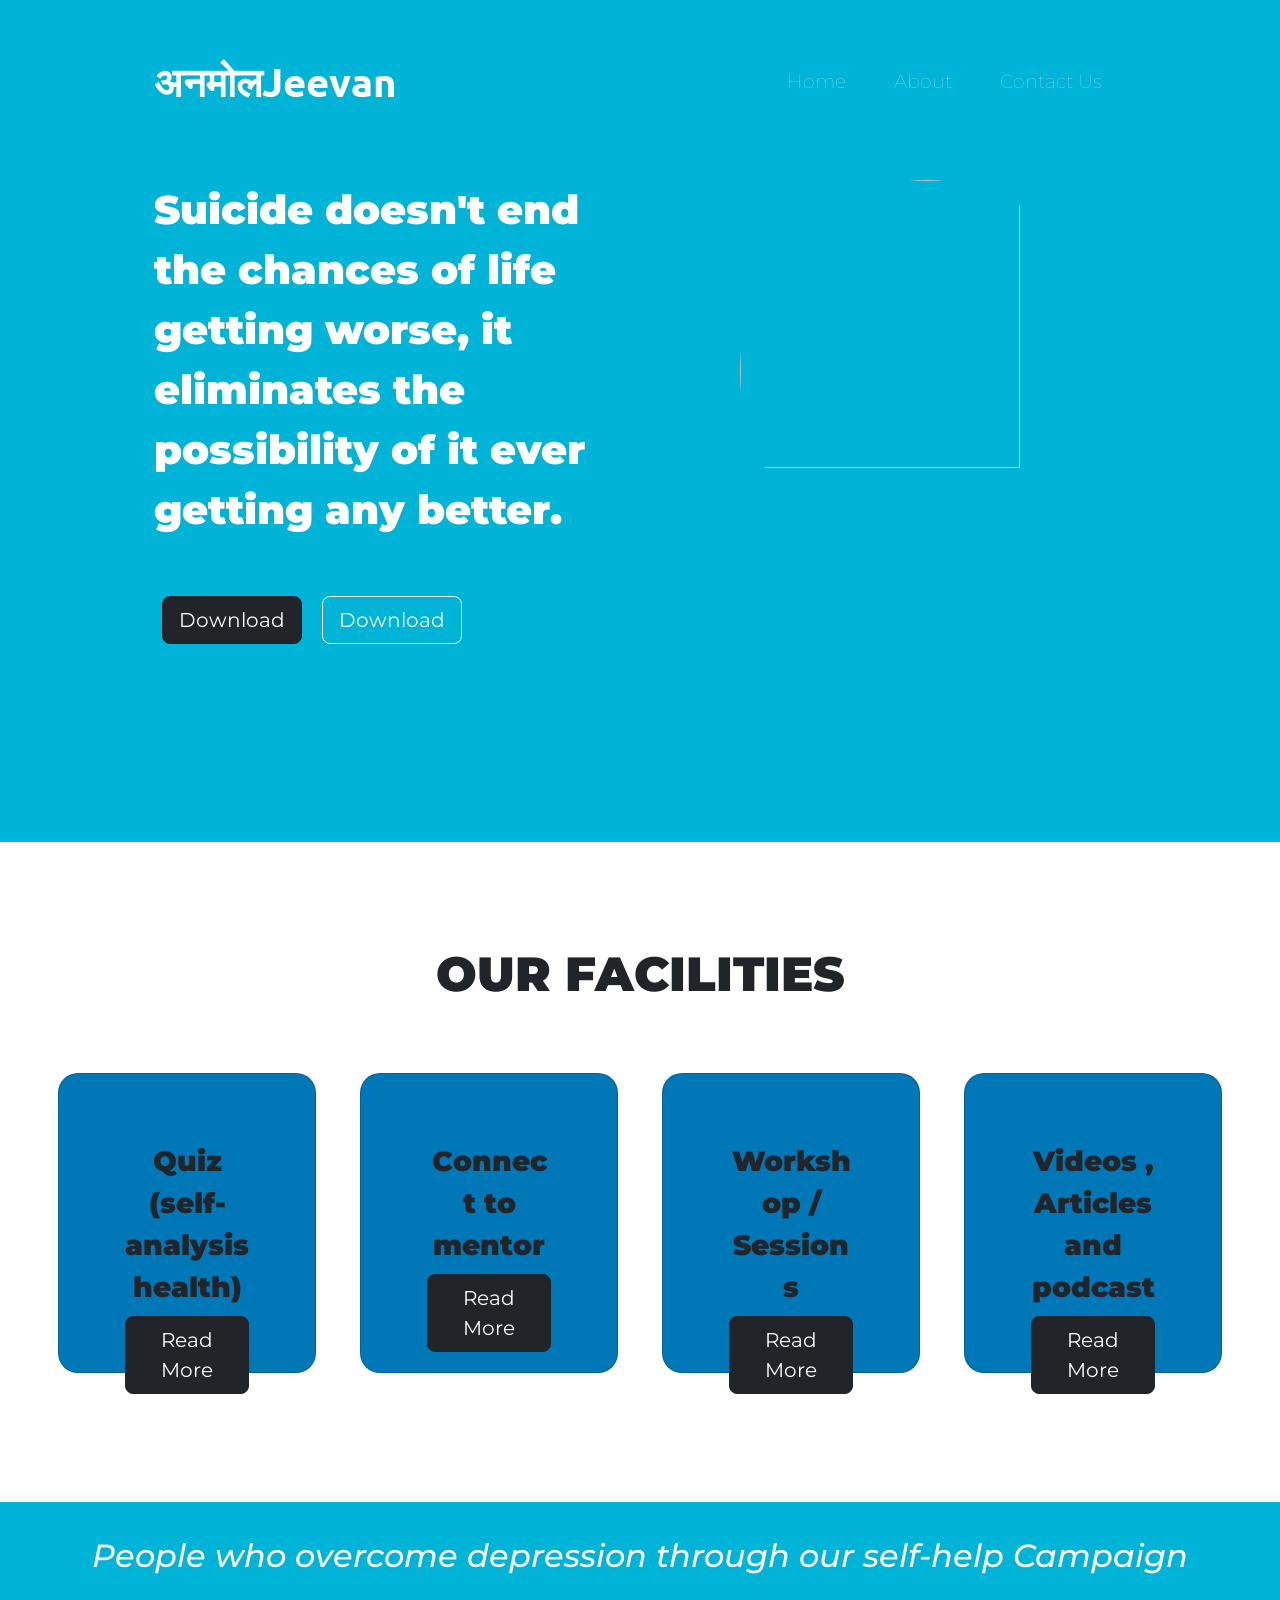
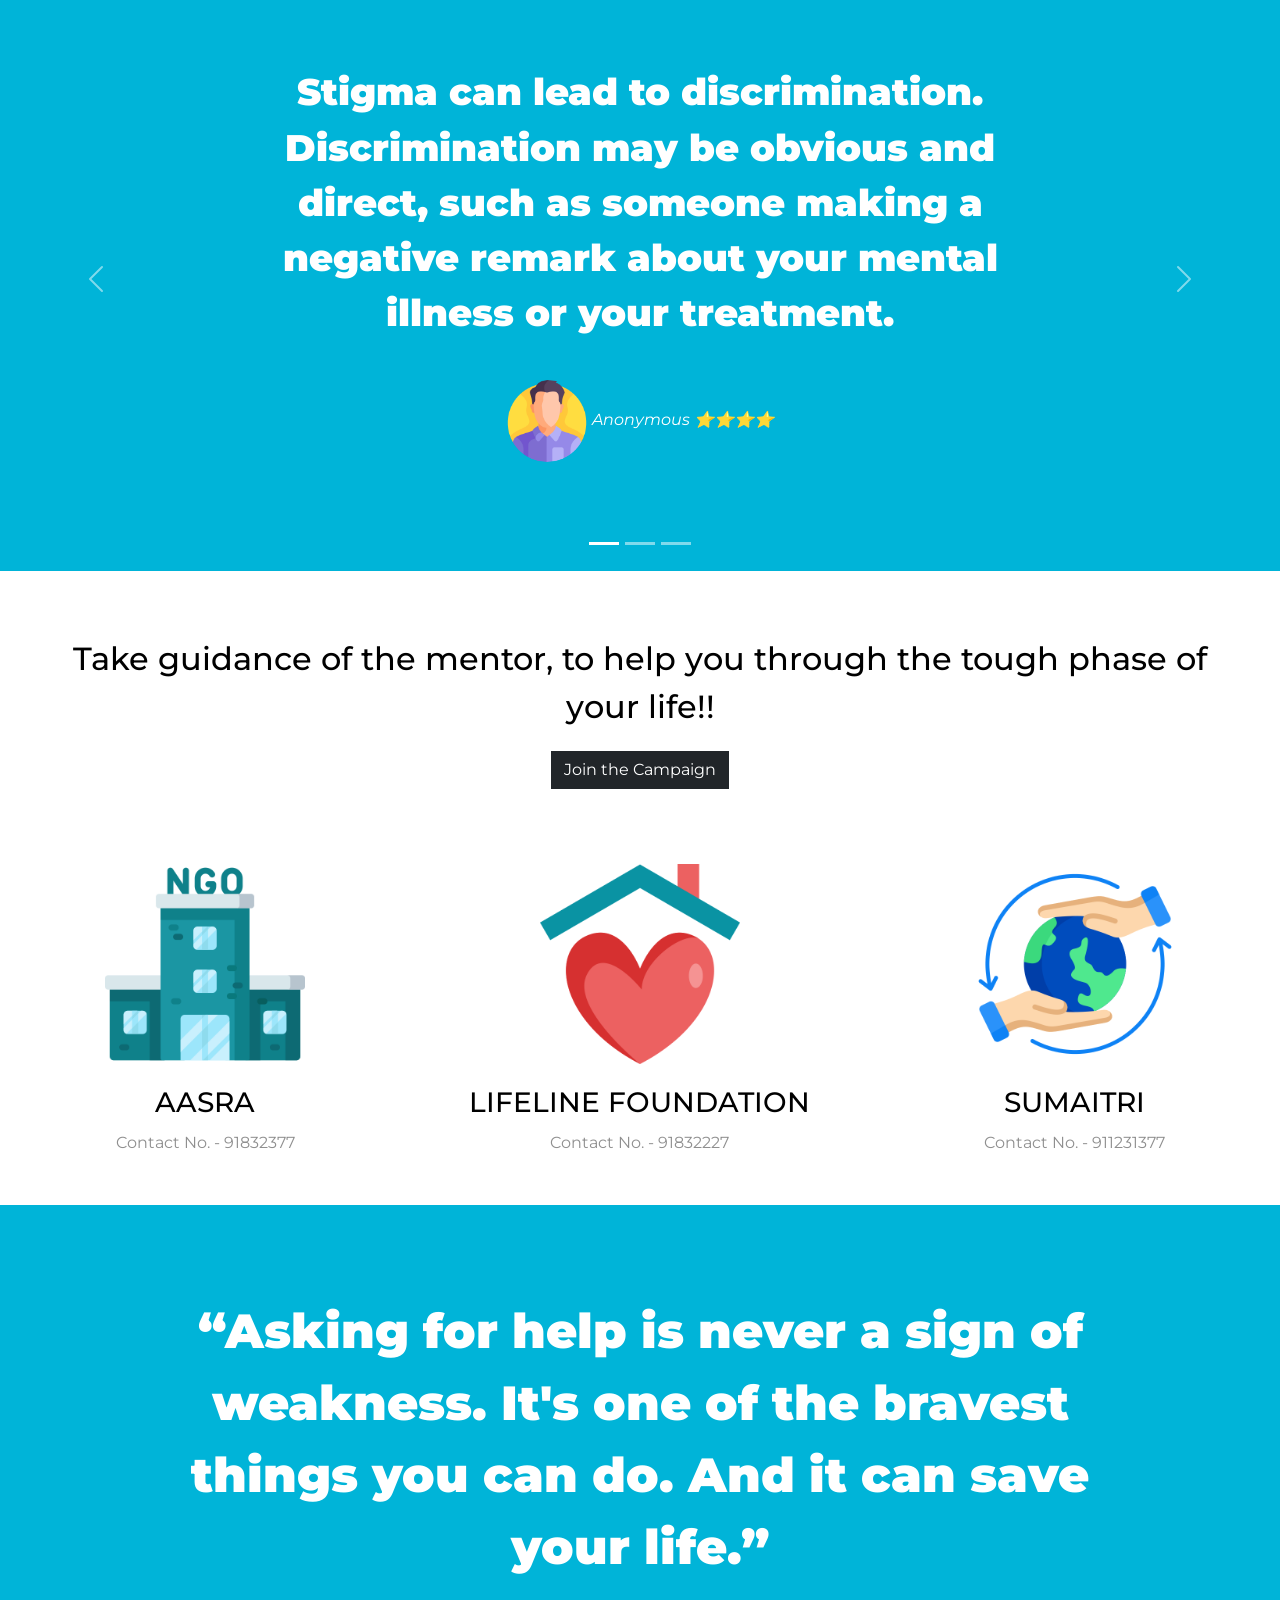
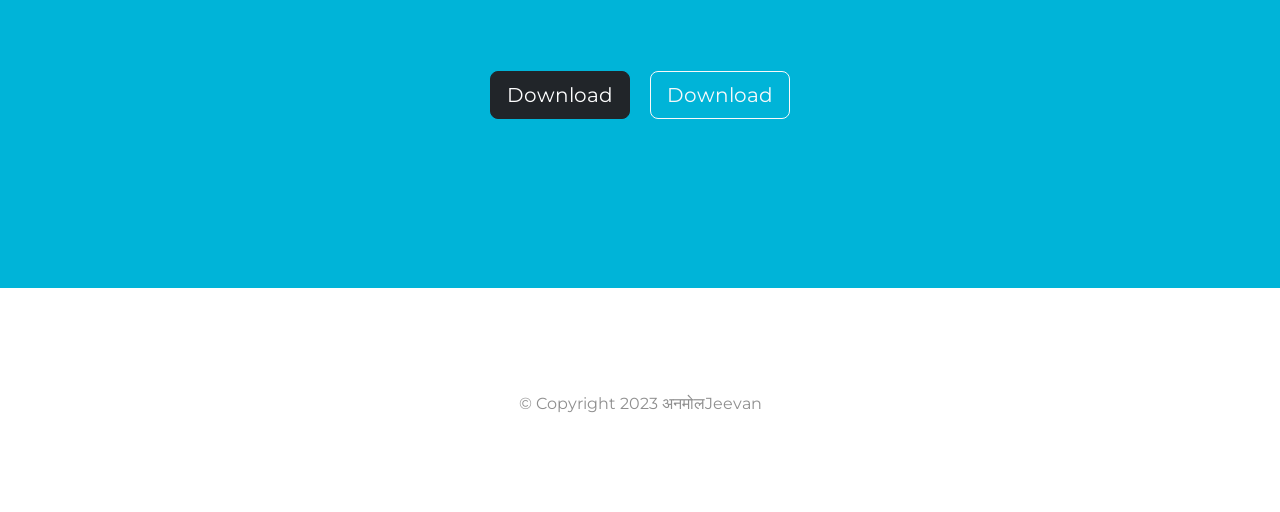
==== commit b872edfd: "Add files via upload" ====
--- a/index.html
+++ b/index.html
@@ -43,7 +43,7 @@
 
         <nav class="navbar navbar-dark navbar-expand-lg">
           <a class="navbar-brand" href="">
-            <img class="anmol" src="anmol.png" alt="">
+            अनमोलJeevan
           </a>
           <button
             class="navbar-toggler"
@@ -249,12 +249,12 @@
     <!-- Footer -->
 
     <footer id="footer">
-      <i class="fa-brands fa-twitter footer-icons"></i>
-      <i class="fa-brands fa-facebook footer-icons"></i>
-      <i class="fa-brands fa-instagram footer-icons"></i>
-      <i class="fa-solid fa-envelope footer-icons"></i>
-      <p>© Copyright 2023 anmolJeevan</p>
+      <i class="fa-brands fa-twitter footer-icons fa-2x "></i>
+      <i class="fa-brands fa-facebook footer-icons fa-2x  "></i>
+      <i class="fa-brands fa-instagram footer-icons fa-2x "></i>
+      <i class="fa-solid fa-envelope footer-icons fa-2x "></i>
+      <p>© Copyright 2023 अनमोलJeevan</p>
     </footer>
     <script src="index.js"></script>
   </body>
-</html>
+</html>
--- a/styles.css
+++ b/styles.css
@@ -75,17 +75,11 @@
 }
 
 #features {
-  padding: 7% 15% 9%; /* Do not use rem here */
-  position: relative;
-}
-
-.feature-icon {
-  color: #ef8172;
-  padding: 1.5rem;
+  padding: 5rem 3rem;
 }
 
 .feature-icon:hover {
-  color: #ff4c68;
+  box-shadow: 2px 2px 4px black ;
 }
 
 .feature-title {
@@ -104,6 +98,7 @@
 .carousel-item {
   padding: 6% 18%;
 }
+
 
 .testimonial-text {
   font-size: 3rem;
@@ -115,23 +110,10 @@
   padding: 2rem 0;
 }
 
-#press {
-  background-color: #ef8172;
-}
-
-.press-img {
-  width: 15%;
-  margin: 0 20px 50px;
-}
-
-#pricing {
-  padding: 100px;
-}
-
 .card {
   display: flex;
   margin: 15px 10px;
-  background-color: #0077b6;
+  background-color: #0077B6;
   height: 300px;
   padding: 50px;
   border-radius: 20px;
@@ -167,11 +149,11 @@
     margin: 1rem 0.2rem;
   }
 
-  .iphone-container {
+  .man-container {
     margin-top: 2rem;
   }
 
-  .iphone-img {
+  .man-img {
     transform: rotate(0);
     position: static;
   }
@@ -233,6 +215,6 @@
   font-size: 2.3rem;
 }
 
-/* .testimonial-backgr {
-    background-color: #00b4d8;
-  } */
+.anmol {
+height: 100px;
+}
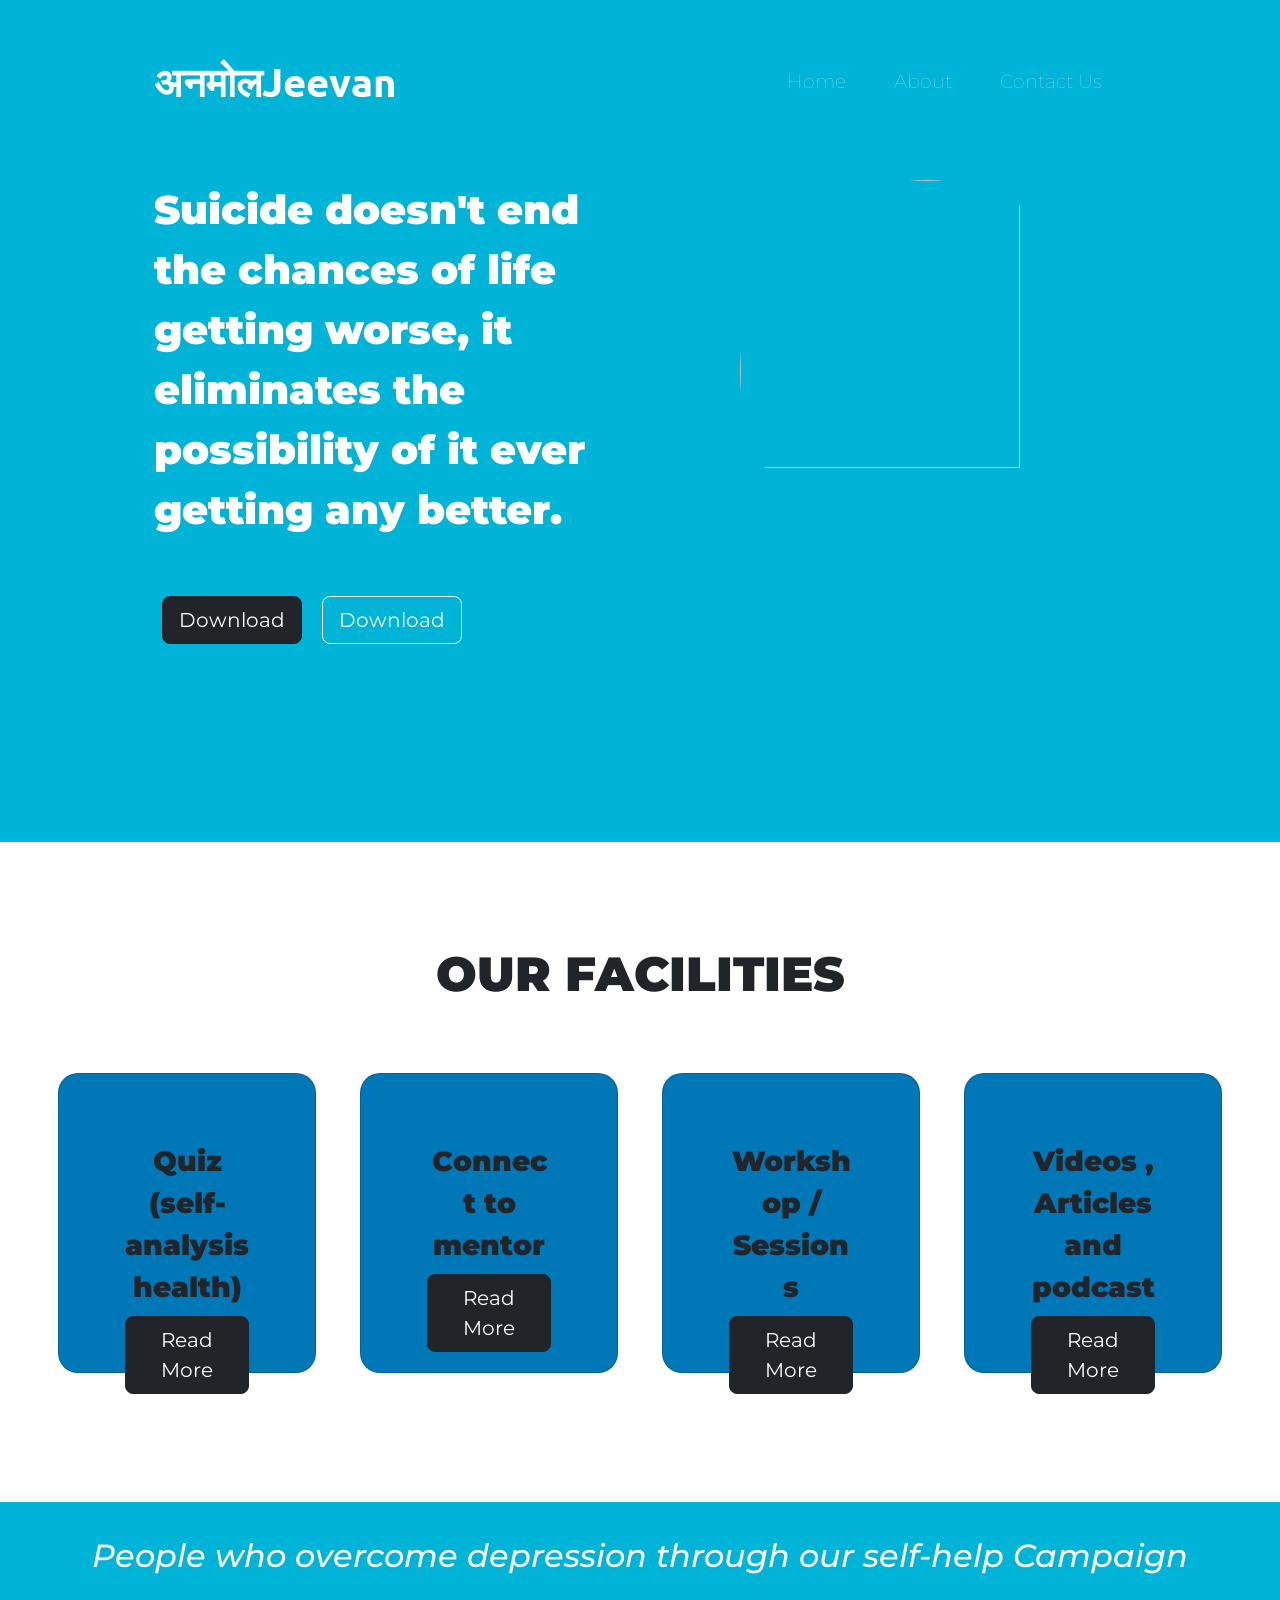
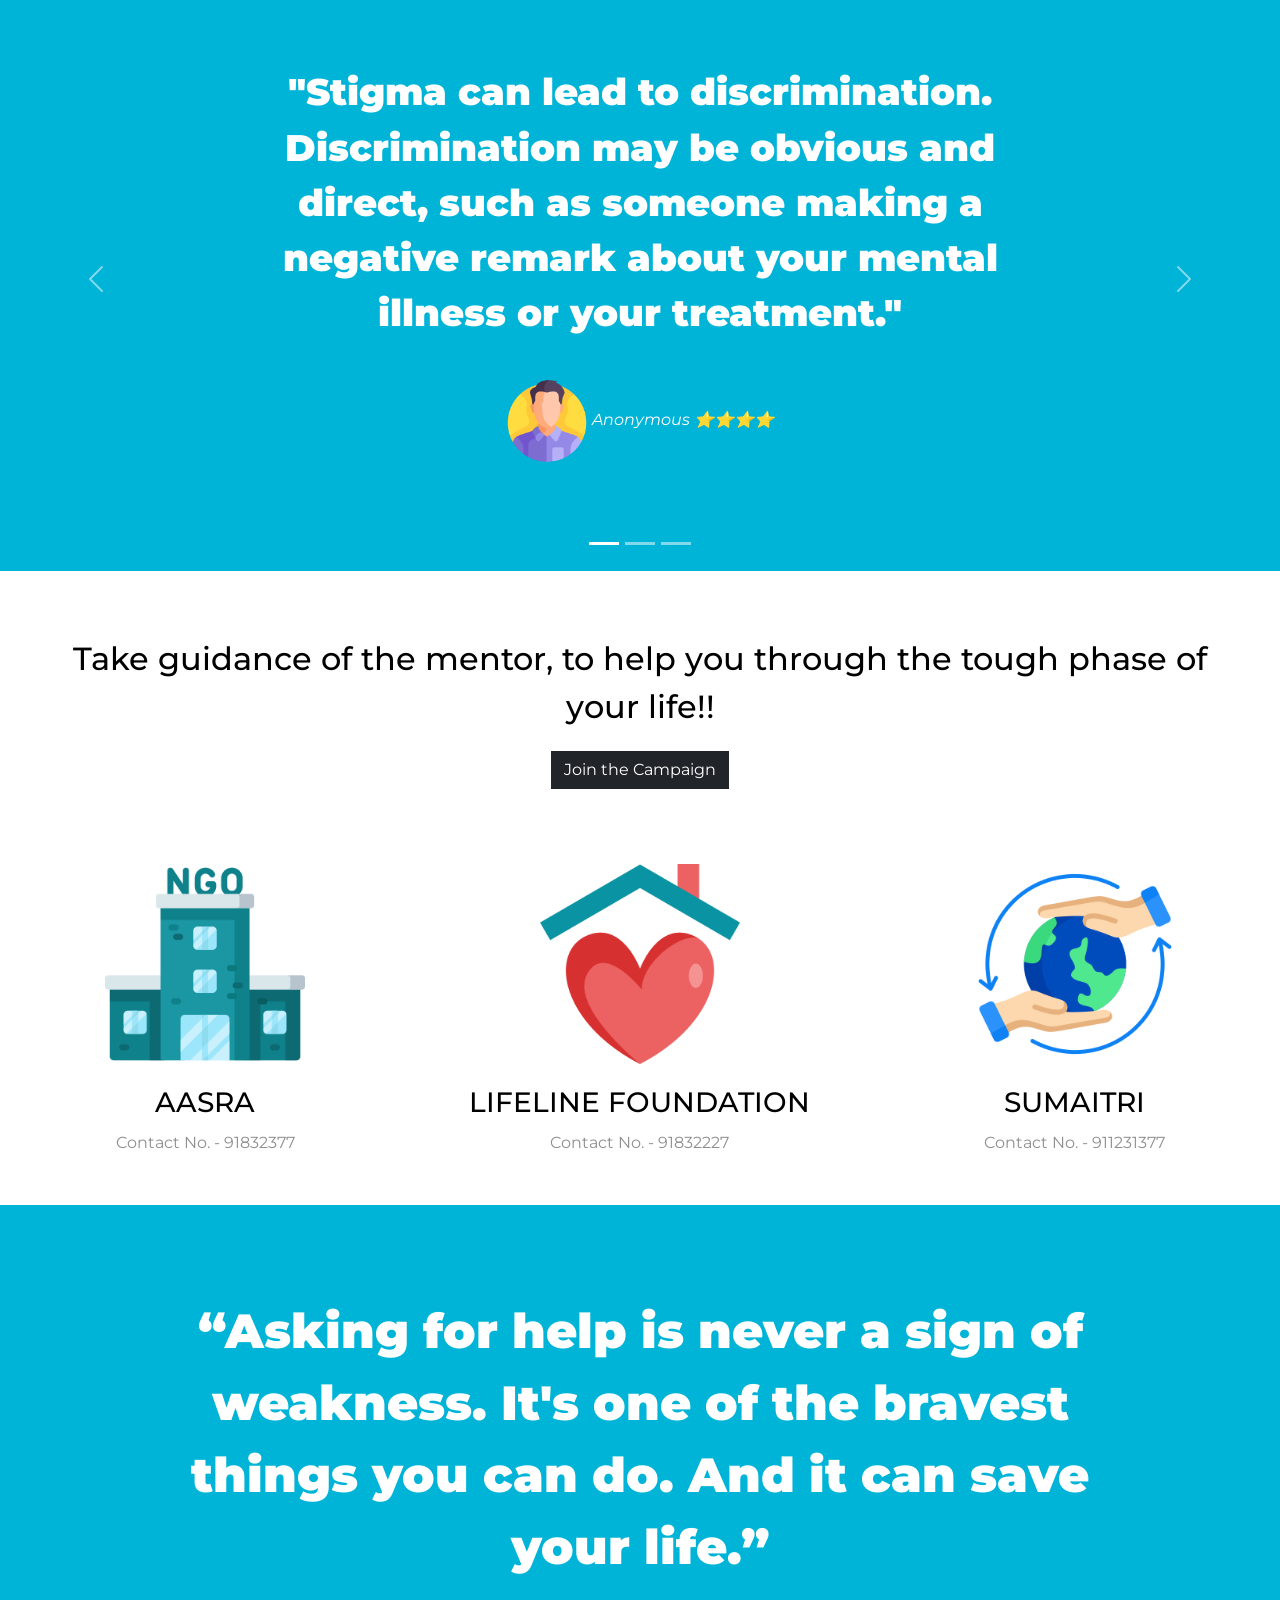
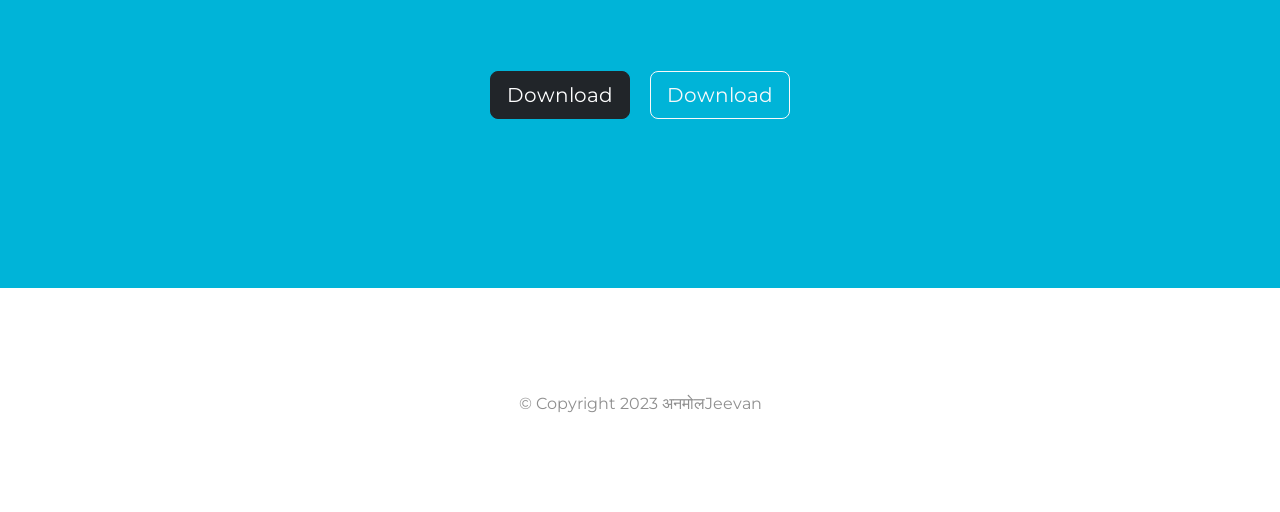
==== commit 36af11f8: "Add files via upload" ====
--- a/index.html
+++ b/index.html
@@ -161,27 +161,27 @@
         <div class="carousel-inner">
           <div class="carousel-item active">
             <h2 class="testimonial-text">
-              Stigma can lead to discrimination. Discrimination may be obvious
+              "Stigma can lead to discrimination. Discrimination may be obvious
               and direct, such as someone making a negative remark about your
-              mental illness or your treatment.
+              mental illness or your treatment."
             </h2>
             <img class="testimonial-image" src="man1.png" alt="dog-profile" />
             <em>Anonymous     ⭐⭐⭐⭐</em>
           </div>
           <div class="carousel-item">
             <h2 class="testimonial-text">
-              You may be reluctant to admit you need treatment. Don't let the
+              "You may be reluctant to admit you need treatment. Don't let the
               fear of being labeled with a mental illness prevent you from
-              seeking help. Suicide is never the solution.
+              seeking help. Suicide is never the solution."
             </h2>
             <img class="testimonial-image" src="woman.png" alt="lady-profile" />
             <em>Anonymous     ⭐⭐⭐⭐⭐</em>
           </div>
           <div class="carousel-item">
             <h2 class="testimonial-text">
-              Seeking counseling, educating yourself about your condition and
+              "Seeking counseling, educating yourself about your condition and
               connecting with others who have mental illness can help you gain
-              self-esteem and overcome destructive self-judgment.
+              self-esteem and overcome destructive self-judgment."
             </h2>
             <img class="testimonial-image" src="man2.png" alt="lady-profile" />
             <em>Anonymous     ⭐⭐⭐⭐</em>
